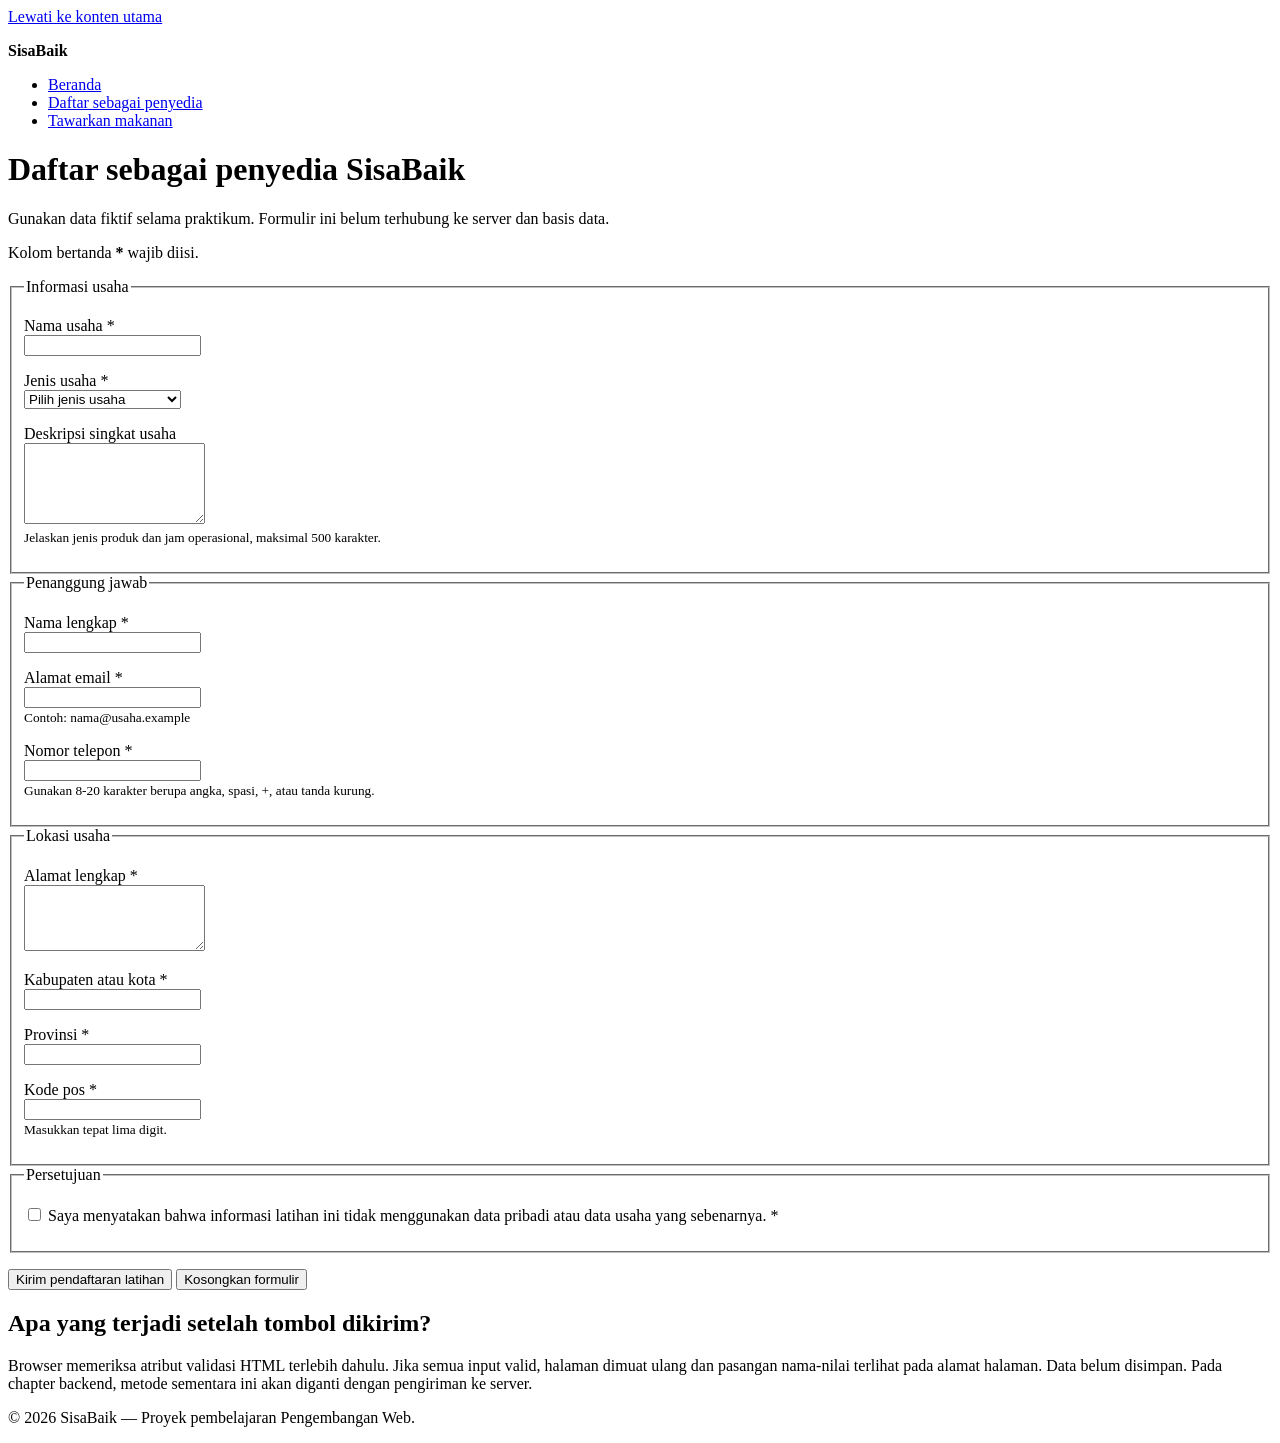
==== daftar-penyedia.html @ 44c248c0 "feat: add accessible provider registration form" ====
<!doctype html>
<html lang="id">
<head>
<meta charset="utf-8">
<meta name="viewport" content="width=device-width, initial-scale=1">
<meta
name="description"
content="Formulir prototipe untuk mendaftarkan usaha sebagai penyedia makanan di SisaBaik."
>
<title>Daftar Penyedia | SisaBaik</title>
</head>
<body>
<a href="#konten-utama">Lewati ke konten utama</a>

<header>
<p><strong>SisaBaik</strong></p>
<nav aria-label="Navigasi utama">
<ul>
<li><a href="index.html">Beranda</a></li>
<li>
<a href="daftar-penyedia.html" aria-current="page">
Daftar sebagai penyedia
</a>
</li>
<li><a href="tawarkan-makanan.html">Tawarkan makanan</a></li>
</ul>
</nav>
</header>

<main id="konten-utama" tabindex="-1">
<h1>Daftar sebagai penyedia SisaBaik</h1>
<p>
Gunakan data fiktif selama praktikum. Formulir ini belum terhubung ke
server dan basis data.
</p>
<p id="petunjuk-wajib">Kolom bertanda <strong>*</strong> wajib diisi.</p>

<form
action="daftar-penyedia.html"
method="get"
aria-describedby="petunjuk-wajib"
>
<fieldset>
<legend>Informasi usaha</legend>

<p>
<label for="nama-usaha">Nama usaha *</label><br>
<input
type="text"
id="nama-usaha"
name="nama_usaha"
autocomplete="organization"
minlength="3"
maxlength="100"
required
>
</p>

<p>
<label for="jenis-usaha">Jenis usaha *</label><br>
<select id="jenis-usaha" name="jenis_usaha" required>
<option value="">Pilih jenis usaha</option>
<option value="restoran">Restoran</option>
<option value="toko-roti">Toko roti</option>
<option value="katering">Katering</option>
<option value="ritel">Toko ritel</option>
<option value="hotel">Hotel atau penginapan</option>
<option value="lainnya">Lainnya</option>
</select>
</p>

<p>
<label for="deskripsi-usaha">Deskripsi singkat usaha</label><br>
<textarea
id="deskripsi-usaha"
name="deskripsi_usaha"
rows="5"
maxlength="500"
aria-describedby="bantuan-deskripsi"
></textarea><br>
<small id="bantuan-deskripsi">
Jelaskan jenis produk dan jam operasional, maksimal 500 karakter.
</small>
</p>
</fieldset>

<fieldset>
<legend>Penanggung jawab</legend>

<p>
<label for="nama-penanggung-jawab">Nama lengkap *</label><br>
<input
type="text"
id="nama-penanggung-jawab"
name="nama_penanggung_jawab"
autocomplete="name"
minlength="3"
maxlength="100"
required
>
</p>

<p>
<label for="email">Alamat email *</label><br>
<input
type="email"
id="email"
name="email"
autocomplete="email"
maxlength="254"
aria-describedby="bantuan-email"
required
><br>
<small id="bantuan-email">Contoh: nama@usaha.example</small>
</p>

<p>
<label for="telepon">Nomor telepon *</label><br>
<input
type="tel"
id="telepon"
name="telepon"
autocomplete="tel"
inputmode="tel"
pattern="[0-9+() ]{8,20}"
aria-describedby="bantuan-telepon"
required
><br>
<small id="bantuan-telepon">
Gunakan 8-20 karakter berupa angka, spasi, +, atau tanda kurung.
</small>
</p>
</fieldset>

<fieldset>
<legend>Lokasi usaha</legend>

<p>
<label for="alamat">Alamat lengkap *</label><br>
<textarea
id="alamat"
name="alamat"
rows="4"
autocomplete="street-address"
minlength="10"
maxlength="250"
required
></textarea>
</p>

<p>
<label for="kota">Kabupaten atau kota *</label><br>
<input
type="text"
id="kota"
name="kota"
autocomplete="address-level2"
maxlength="100"
required
>
</p>

<p>
<label for="provinsi">Provinsi *</label><br>
<input
type="text"
id="provinsi"
name="provinsi"
autocomplete="address-level1"
maxlength="100"
required
>
</p>

<p>
<label for="kode-pos">Kode pos *</label><br>
<input
type="text"
id="kode-pos"
name="kode_pos"
autocomplete="postal-code"
inputmode="numeric"
pattern="[0-9]{5}"
aria-describedby="bantuan-kode-pos"
required
><br>
<small id="bantuan-kode-pos">Masukkan tepat lima digit.</small>
</p>
</fieldset>

<fieldset>
<legend>Persetujuan</legend>
<p>
<input
type="checkbox"
id="persetujuan"
name="persetujuan"
value="setuju"
required
>
<label for="persetujuan">
Saya menyatakan bahwa informasi latihan ini tidak menggunakan
data pribadi atau data usaha yang sebenarnya. *
</label>
</p>
</fieldset>

<p>
<button type="submit">Kirim pendaftaran latihan</button>
<button type="reset">Kosongkan formulir</button>
</p>
</form>

<section aria-labelledby="catatan-prototipe">
<h2 id="catatan-prototipe">Apa yang terjadi setelah tombol dikirim?</h2>
<p>
Browser memeriksa atribut validasi HTML terlebih dahulu. Jika semua
input valid, halaman dimuat ulang dan pasangan nama-nilai terlihat
pada alamat halaman. Data belum disimpan. Pada chapter backend,
metode sementara ini akan diganti dengan pengiriman ke server.
</p>
</section>
</main>

<footer>
<p>&copy; 2026 SisaBaik &mdash; Proyek pembelajaran Pengembangan Web.</p>
</footer>
</body>
</html>
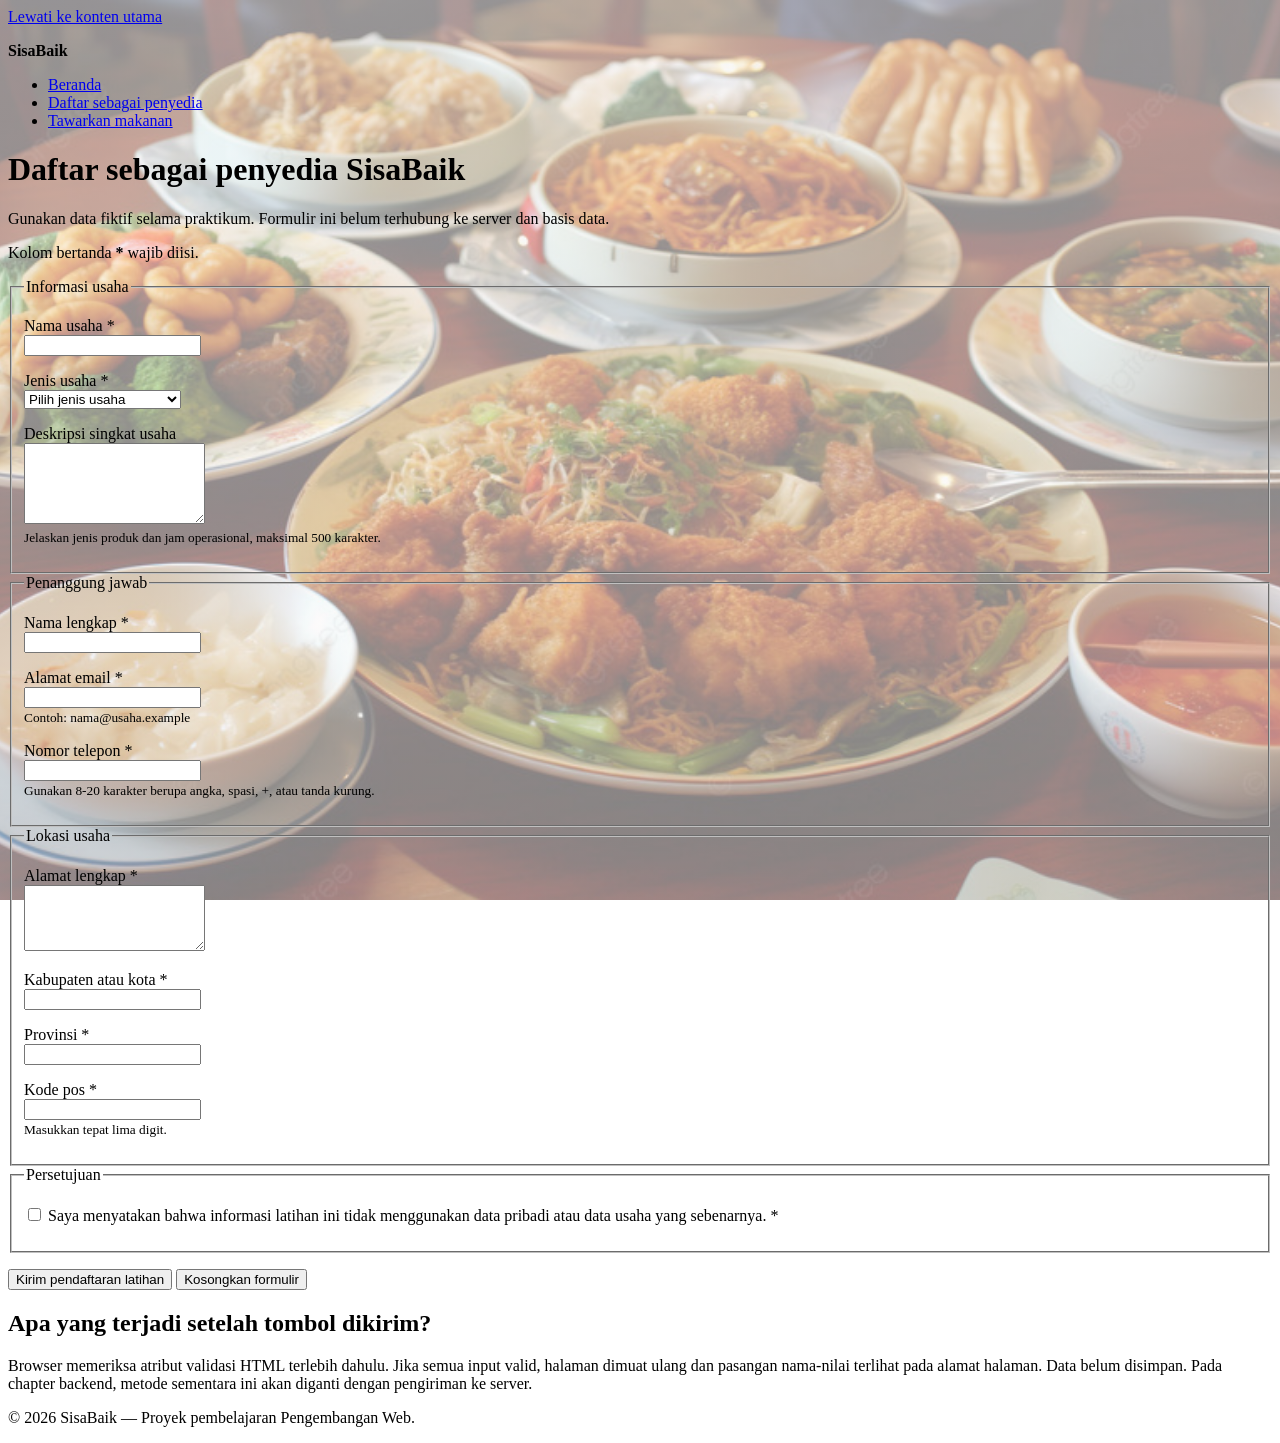
==== commit 64e234ab: "Update tampilan background, logo , judul tengah, deskripsi" ====
--- a/daftar-penyedia.html
+++ b/daftar-penyedia.html
@@ -26,7 +26,26 @@
 </ul>
 </nav>
 </header>
-
+<body>
+  <style>
+        * {
+            
+            box-sizing: border-box;
+        }
+
+        body {
+          background-image: 
+                linear-gradient(rgba(247, 243, 243, 0.6), rgba(252, 249, 249, 0.523)), 
+                url('Image/Foto Makanan.jpg');
+            
+            background-size: cover;
+            background-position: center;
+            background-repeat: no-repeat;
+            background-attachment: fixed;
+            min-height: 100vh;
+        }
+        
+    </style>
 <main id="konten-utama" tabindex="-1">
 <h1>Daftar sebagai penyedia SisaBaik</h1>
 <p>
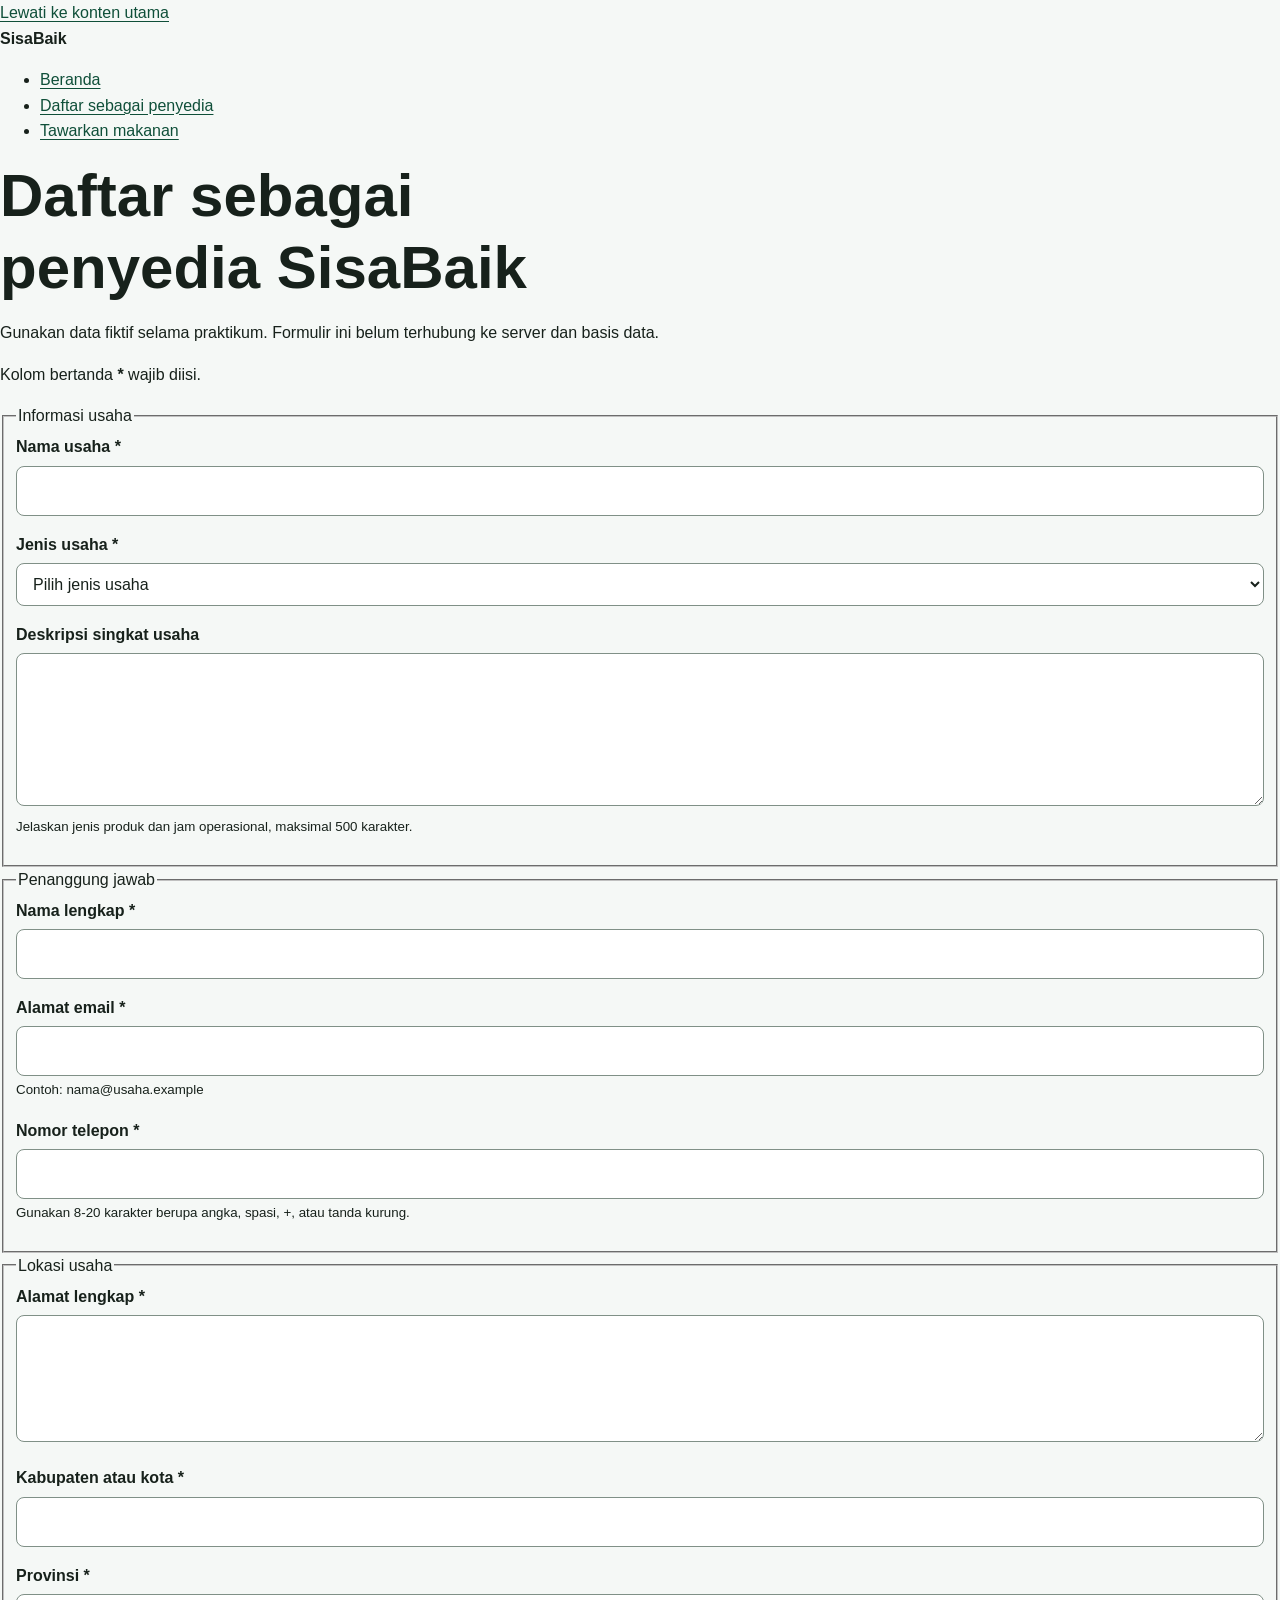
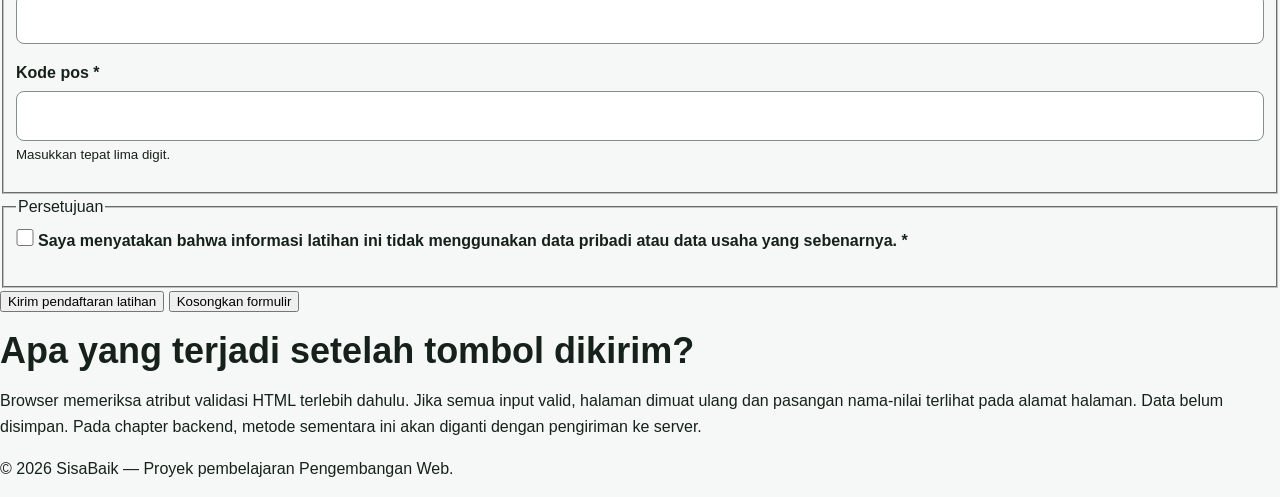
==== commit 63dac555: "feat: add responsive sisabaik visual system" ====
--- a/daftar-penyedia.html
+++ b/daftar-penyedia.html
@@ -8,6 +8,7 @@
 content="Formulir prototipe untuk mendaftarkan usaha sebagai penyedia makanan di SisaBaik."
 >
 <title>Daftar Penyedia | SisaBaik</title>
+<link rel="stylesheet" href="styles.css">
 </head>
 <body>
 <a href="#konten-utama">Lewati ke konten utama</a>
@@ -26,26 +27,7 @@
 </ul>
 </nav>
 </header>
-<body>
-  <style>
-        * {
-            
-            box-sizing: border-box;
-        }
-
-        body {
-          background-image: 
-                linear-gradient(rgba(247, 243, 243, 0.6), rgba(252, 249, 249, 0.523)), 
-                url('Image/Foto Makanan.jpg');
-            
-            background-size: cover;
-            background-position: center;
-            background-repeat: no-repeat;
-            background-attachment: fixed;
-            min-height: 100vh;
-        }
-        
-    </style>
+ 
 <main id="konten-utama" tabindex="-1">
 <h1>Daftar sebagai penyedia SisaBaik</h1>
 <p>
--- a/styles.css
+++ b/styles.css
@@ -0,0 +1,429 @@
+:root {
+  --color-primary: #176b4d;
+  --color-primary-dark: #0f4f39;
+  --color-primary-soft: #e8f5ef;
+  --color-accent: #f2b84b;
+  --color-text: #17211b;
+  --color-muted: #52615a;
+  --color-surface: #ffffff;
+  --color-background: #f5f8f6;
+  --color-border: #cbd8d1;
+  --color-danger: #a52a2a;
+  --shadow-card: 0 0.5rem 1.5rem rgb(23 33 27 / 10%);
+  --radius-small: 0.5rem;
+  --radius-medium: 0.9rem;
+  --radius-large: 1.4rem;
+  --content-width: 72rem;
+}
+
+*,
+*::before,
+*::after {
+  box-sizing: border-box;
+}
+
+html {
+  scroll-behavior: smooth;
+}
+
+body {
+  margin: 0;
+  background: var(--color-background);
+  color: var(--color-text);
+  font-family: Arial, Helvetica, sans-serif;
+  font-size: 1rem;
+  line-height: 1.6;
+}
+h1,
+h2,
+h3,
+p {
+  margin-block-start: 0;
+}
+
+h1,
+h2,
+h3 {
+  line-height: 1.2;
+}
+
+h1 {
+  max-width: 18ch;
+  margin-block-end: 1rem;
+  font-size: clamp(2rem, 7vw, 3.75rem);
+}
+
+h2 {
+  margin-block-end: 1rem;
+  font-size: clamp(1.5rem, 4vw, 2.25rem);
+}
+
+h3 {
+  margin-block-end: 0.6rem;
+  font-size: 1.2rem;
+}
+
+a {
+  color: var(--color-primary-dark);
+  text-underline-offset: 0.2em;
+}
+
+a:hover {
+    text-decoration-thickness: 0.18em;
+}
+
+:focus-visible {
+  outline: 0.2rem solid var(--color-accent);
+  outline-offset: 0.2rem;
+}
+
+.skip-link {
+  position: absolute;
+  inset-block-start: 0.5rem;
+  inset-inline-start: 0.5rem;
+  z-index: 100;
+  padding: 0.7rem 1rem;
+  border-radius: var(--radius-small);
+  background: var(--color-text);
+  color: var(--color-surface);
+  transform: translateY(-180%);
+}
+
+.skip-link:focus {
+  transform: translateY(0);
+}
+
+.container {
+  width: min(100% - 2rem, var(--content-width));
+  margin-inline: auto;
+}
+
+.site-header {
+  background: var(--color-surface);
+  border-block-end: 0.0625rem solid var(--color-border);
+}
+
+.header-layout {
+  display: flex;
+  flex-direction: column;
+  gap: 0.75rem;
+  padding-block: 1rem;
+}
+
+.brand {
+  margin: 0;
+  color: var(--color-primary-dark);
+  font-size: 1.4rem;
+  font-weight: 700;
+}
+
+.nav-list {
+  display: flex;
+  flex-wrap: wrap;
+  gap: 0.5rem 1rem;
+  margin: 0;
+  padding: 0;
+  list-style: none;
+}
+
+.nav-list a {
+  display: inline-block;
+  padding-block: 0.35rem;
+  font-weight: 700;
+}
+
+.nav-list a[aria-current="page"] {
+  color: var(--color-primary);
+  text-decoration-thickness: 0.2em;
+}
+
+.hero {
+  padding-block: clamp(3rem, 10vw, 7rem);
+  background:
+    linear-gradient(135deg, rgb(232 245 239 / 95%), rgb(255 255 255 / 92%));
+}
+
+.hero-layout {
+  display: grid;
+  gap: 2rem;
+  align-items: center;
+}
+
+.eyebrow {
+  margin-block-end: 0.5rem;
+  color: var(--color-primary-dark);
+  font-weight: 700;
+  letter-spacing: 0.05em;
+  text-transform: uppercase;
+}
+
+.lead {
+  max-width: 62ch;
+  color: var(--color-muted);
+  font-size: 1.1rem;
+}
+
+.hero-panel {
+  padding: 1.5rem;
+  border: 0.0625rem solid var(--color-border);
+  border-radius: var(--radius-large);
+  background: var(--color-surface);
+  box-shadow: var(--shadow-card);
+}
+
+.hero-panel strong {
+  display: block;
+  color: var(--color-primary-dark);
+  font-size: 2rem;
+}
+.button-group,
+.form-actions {
+  display: flex;
+  flex-wrap: wrap;
+  gap: 0.75rem;
+  align-items: center;
+}
+
+.button {
+  display: inline-block;
+  padding: 0.75rem 1rem;
+  border: 0.125rem solid var(--color-primary);
+  border-radius: var(--radius-small);
+  background: var(--color-primary);
+  color: var(--color-surface);
+  font: inherit;
+  font-weight: 700;
+  line-height: 1.2;
+  text-decoration: none;
+  cursor: pointer;
+}
+
+.button:hover {
+  background: var(--color-primary-dark);
+  border-color: var(--color-primary-dark);
+}
+
+.button-secondary {
+  background: transparent;
+  color: var(--color-primary-dark);
+}
+
+.section {
+  padding-block: clamp(2.5rem, 7vw, 5rem);
+}
+
+.section-alt {
+  background: var(--color-surface);
+}
+
+.section-intro {
+  max-width: 65ch;
+  color: var(--color-muted);
+}
+
+.steps-grid,
+.benefit-grid,
+.offer-grid {
+  display: grid;
+  grid-template-columns: 1fr;
+  gap: 1rem;
+}
+
+.card {
+  padding: 1.25rem;
+  border: 0.0625rem solid var(--color-border);
+  border-radius: var(--radius-medium);
+  background: var(--color-surface);
+  box-shadow: var(--shadow-card);
+}
+
+.step-number {
+  display: inline-grid;
+  width: 2.25rem;
+  height: 2.25rem;
+  margin-block-end: 0.75rem;
+  place-items: center;
+  border-radius: 50%;
+  background: var(--color-primary-soft);
+  color: var(--color-primary-dark);
+  font-weight: 700;
+}
+
+.offer-card {
+  display: flex;
+  flex-direction: column;
+  overflow: hidden;
+  border: 0.0625rem solid var(--color-border);
+  border-radius: var(--radius-medium);
+  background: var(--color-surface);
+  box-shadow: var(--shadow-card);
+}
+
+.offer-card__visual {
+  min-height: 8rem;
+  background: linear-gradient(135deg, var(--color-primary), var(--color-primary-dark));
+}
+
+.offer-card__content {
+  display: flex;
+  flex: 1;
+  flex-direction: column;
+  padding: 1.25rem;
+}
+
+.offer-card__meta {
+  color: var(--color-muted);
+}
+
+.offer-card__price {
+  margin-block-start: auto;
+  font-size: 1.15rem;
+}
+
+.badge {
+  display: inline-block;
+  width: fit-content;
+  margin-block-end: 0.75rem;
+}
+padding: 0.25rem 0.6rem;
+  border-radius: 999px;
+  background: var(--color-primary-soft);
+  color: var(--color-primary-dark);
+  font-size: 0.85rem;
+  font-weight: 700;
+}
+
+.notice {
+  padding: 1rem;
+  border-inline-start: 0.3rem solid var(--color-primary);
+  border-radius: var(--radius-small);
+  background: var(--color-primary-soft);
+}
+
+.page-heading {
+  padding-block: clamp(2.5rem, 7vw, 5rem) 2rem;
+}
+
+.form-card {
+  max-width: 56rem;
+  margin-block-end: 3rem;
+  padding: clamp(1rem, 4vw, 2rem);
+  border: 0.0625rem solid var(--color-border);
+  border-radius: var(--radius-large);
+  background: var(--color-surface);
+  box-shadow: var(--shadow-card);
+}
+
+.form-section {
+  margin: 0 0 1.5rem;
+  padding: 1.25rem;
+  border: 0.0625rem solid var(--color-border);
+  border-radius: var(--radius-medium);
+}
+
+.form-section legend {
+  padding-inline: 0.4rem;
+  color: var(--color-primary-dark);
+  font-size: 1.1rem;
+  font-weight: 700;
+}
+
+label {
+  display: inline-block;
+  margin-block-end: 0.35rem;
+  font-weight: 700;
+}
+
+input,
+select,
+textarea {
+  width: 100%;
+  padding: 0.7rem 0.75rem;
+  border: 0.0625rem solid #809087;
+  border-radius: var(--radius-small);
+  background: var(--color-surface);
+  color: var(--color-text);
+  font: inherit;
+}
+
+textarea {
+  resize: vertical;
+}
+
+input:focus,
+select:focus,
+textarea:focus {
+  border-color: var(--color-primary-dark);
+}
+
+input[type="checkbox"],
+input[type="radio"] {
+  width: 1.1rem;
+  height: 1.1rem;
+  margin: 0.2rem 0 0;
+  accent-color: var(--color-primary);
+}
+
+.required-note {
+  color: var(--color-muted);
+}
+
+.site-footer {
+  padding-block: 2rem;
+  background: var(--color-primary-dark);
+  color: var(--color-surface);
+}
+
+.site-footer a {
+  color: var(--color-surface);
+}
+
+.footer-layout {
+  display: flex;
+  flex-direction: column;
+  gap: 0.5rem;
+}
+
+.footer-layout p,
+.footer-layout address {
+  margin: 0;
+}
+
+@media (min-width: 48rem) {
+  .header-layout {
+    flex-direction: row;
+    justify-content: space-between;
+    align-items: center;
+  }
+
+  .hero-layout {
+    grid-template-columns: minmax(0, 1.5fr) minmax(15rem, 0.7fr);
+  }
+
+  .steps-grid,
+  .benefit-grid {
+    grid-template-columns: repeat(3, minmax(0, 1fr));
+  }
+
+  .offer-grid {
+    grid-template-columns: repeat(2, minmax(0, 1fr));
+  }
+
+  .footer-layout {
+    flex-direction: row;
+    justify-content: space-between;
+    align-items: center;
+  }
+}
+
+@media (min-width: 68rem) {
+  .offer-grid {
+    grid-template-columns: repeat(3, minmax(0, 1fr));
+  }
+}
+
+@media (prefers-reduced-motion: reduce) {
+  html {
+    scroll-behavior: auto;
+  }
+}
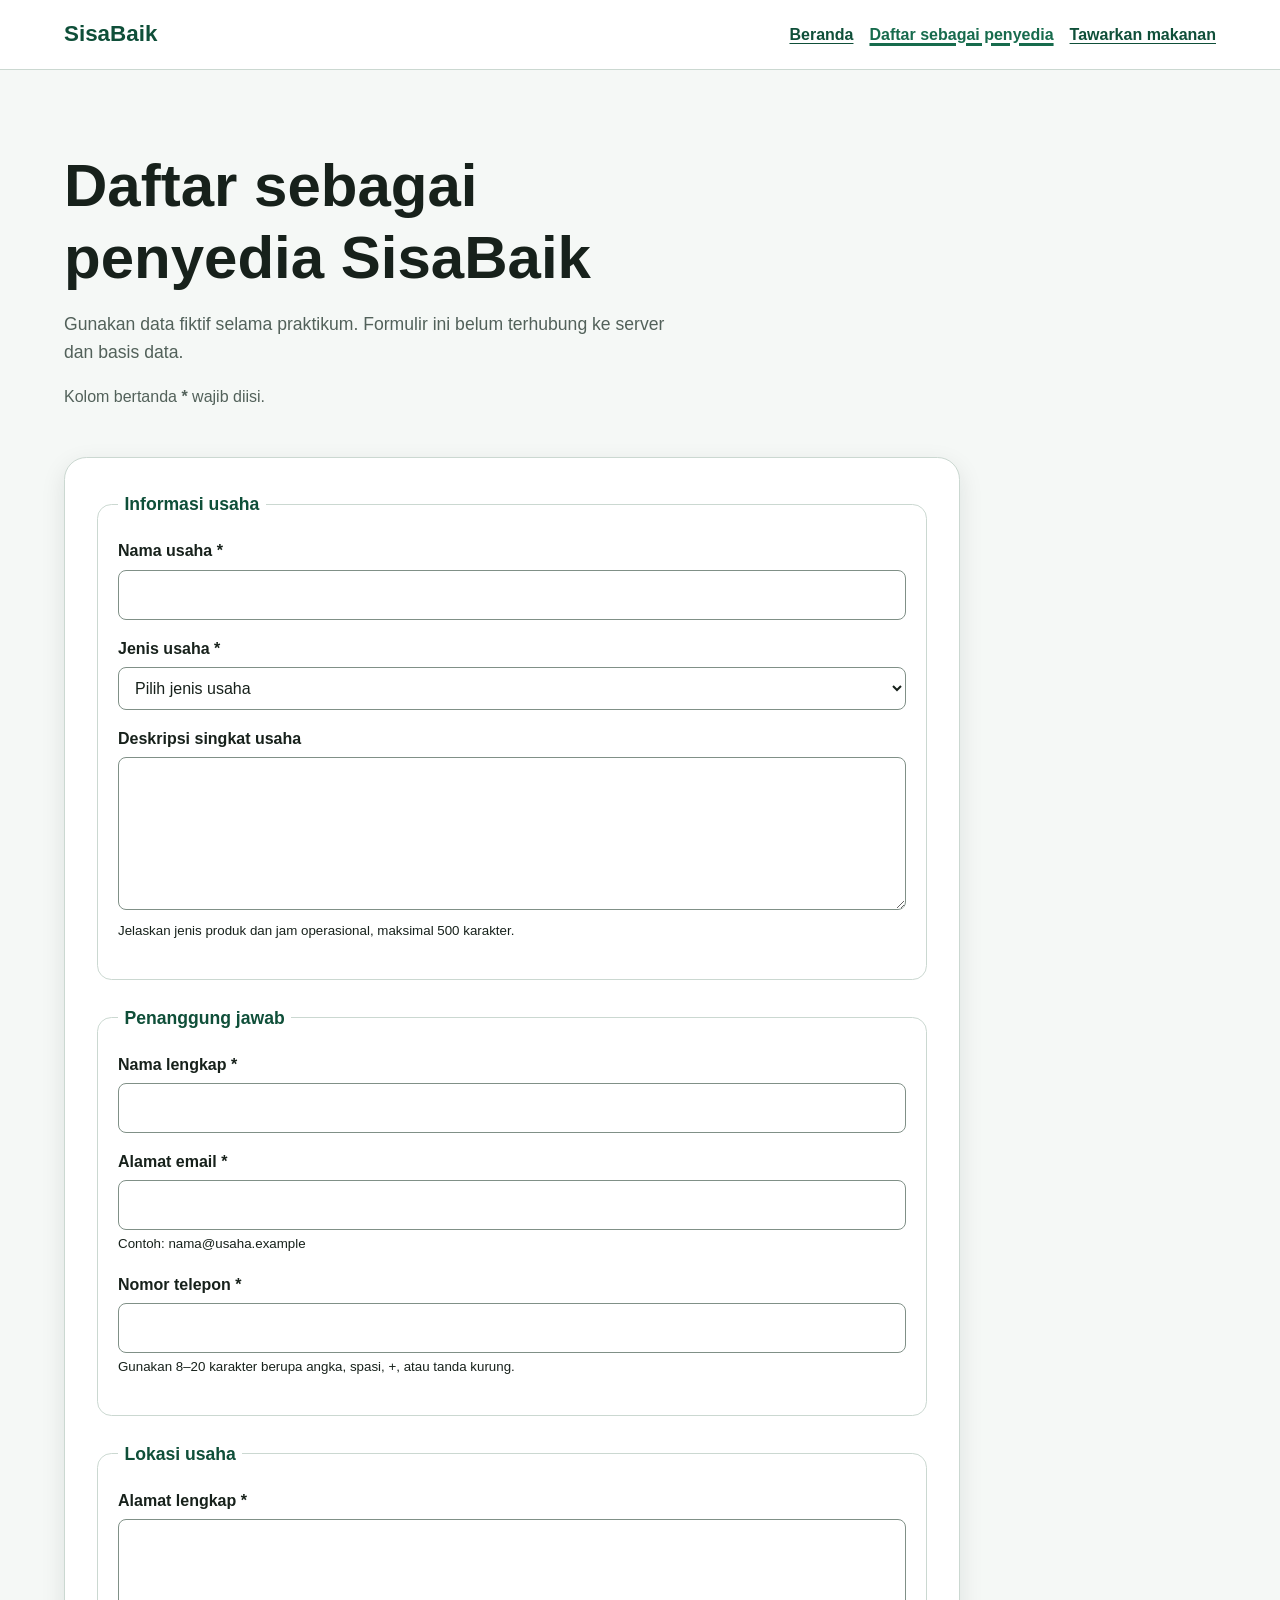
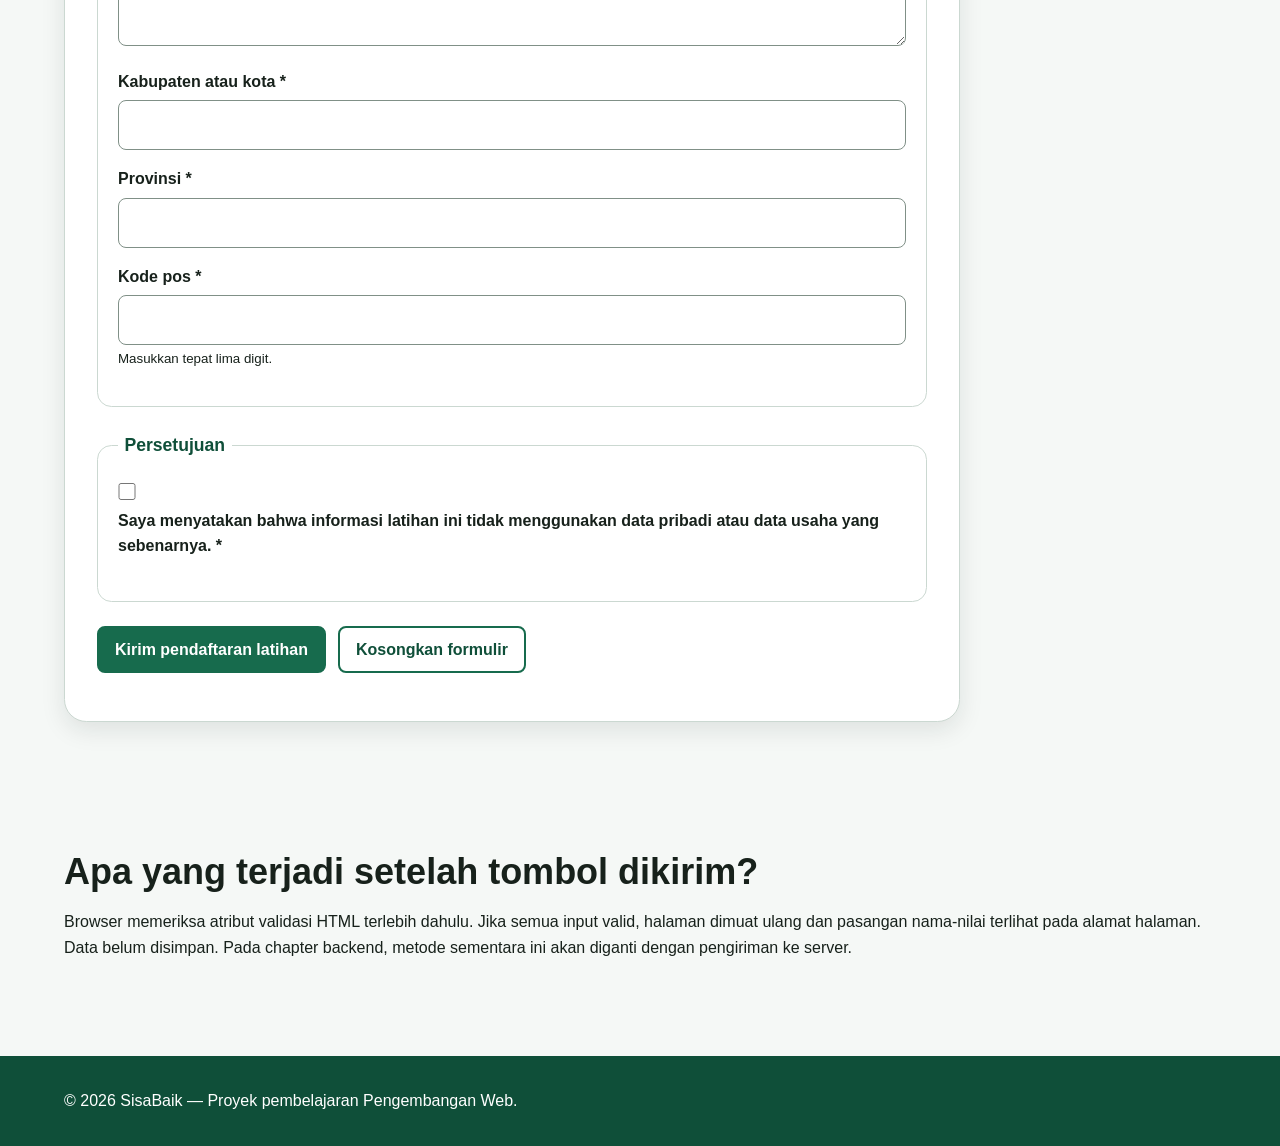
==== commit e3789ec9: "Style : apply responsive layout to sisabaik pages" ====
--- a/daftar-penyedia.html
+++ b/daftar-penyedia.html
@@ -1,230 +1,237 @@
 <!doctype html>
 <html lang="id">
 <head>
-<meta charset="utf-8">
-<meta name="viewport" content="width=device-width, initial-scale=1">
-<meta
-name="description"
-content="Formulir prototipe untuk mendaftarkan usaha sebagai penyedia makanan di SisaBaik."
->
-<title>Daftar Penyedia | SisaBaik</title>
-<link rel="stylesheet" href="styles.css">
+  <meta charset="utf-8">
+  <meta name="viewport" content="width=device-width, initial-scale=1">
+  <meta
+    name="description"
+    content="Formulir prototipe untuk mendaftarkan usaha sebagai penyedia makanan di SisaBaik."
+  >
+  <title>Daftar Penyedia | SisaBaik</title>
+  <link rel="stylesheet" href="styles.css">
 </head>
 <body>
-<a href="#konten-utama">Lewati ke konten utama</a>
-
-<header>
-<p><strong>SisaBaik</strong></p>
-<nav aria-label="Navigasi utama">
-<ul>
-<li><a href="index.html">Beranda</a></li>
-<li>
-<a href="daftar-penyedia.html" aria-current="page">
-Daftar sebagai penyedia
-</a>
-</li>
-<li><a href="tawarkan-makanan.html">Tawarkan makanan</a></li>
-</ul>
-</nav>
-</header>
- 
-<main id="konten-utama" tabindex="-1">
-<h1>Daftar sebagai penyedia SisaBaik</h1>
-<p>
-Gunakan data fiktif selama praktikum. Formulir ini belum terhubung ke
-server dan basis data.
-</p>
-<p id="petunjuk-wajib">Kolom bertanda <strong>*</strong> wajib diisi.</p>
-
-<form
-action="daftar-penyedia.html"
-method="get"
-aria-describedby="petunjuk-wajib"
->
-<fieldset>
-<legend>Informasi usaha</legend>
-
-<p>
-<label for="nama-usaha">Nama usaha *</label><br>
-<input
-type="text"
-id="nama-usaha"
-name="nama_usaha"
-autocomplete="organization"
-minlength="3"
-maxlength="100"
-required
->
-</p>
-
-<p>
-<label for="jenis-usaha">Jenis usaha *</label><br>
-<select id="jenis-usaha" name="jenis_usaha" required>
-<option value="">Pilih jenis usaha</option>
-<option value="restoran">Restoran</option>
-<option value="toko-roti">Toko roti</option>
-<option value="katering">Katering</option>
-<option value="ritel">Toko ritel</option>
-<option value="hotel">Hotel atau penginapan</option>
-<option value="lainnya">Lainnya</option>
-</select>
-</p>
-
-<p>
-<label for="deskripsi-usaha">Deskripsi singkat usaha</label><br>
-<textarea
-id="deskripsi-usaha"
-name="deskripsi_usaha"
-rows="5"
-maxlength="500"
-aria-describedby="bantuan-deskripsi"
-></textarea><br>
-<small id="bantuan-deskripsi">
-Jelaskan jenis produk dan jam operasional, maksimal 500 karakter.
-</small>
-</p>
-</fieldset>
-
-<fieldset>
-<legend>Penanggung jawab</legend>
-
-<p>
-<label for="nama-penanggung-jawab">Nama lengkap *</label><br>
-<input
-type="text"
-id="nama-penanggung-jawab"
-name="nama_penanggung_jawab"
-autocomplete="name"
-minlength="3"
-maxlength="100"
-required
->
-</p>
-
-<p>
-<label for="email">Alamat email *</label><br>
-<input
-type="email"
-id="email"
-name="email"
-autocomplete="email"
-maxlength="254"
-aria-describedby="bantuan-email"
-required
-><br>
-<small id="bantuan-email">Contoh: nama@usaha.example</small>
-</p>
-
-<p>
-<label for="telepon">Nomor telepon *</label><br>
-<input
-type="tel"
-id="telepon"
-name="telepon"
-autocomplete="tel"
-inputmode="tel"
-pattern="[0-9+() ]{8,20}"
-aria-describedby="bantuan-telepon"
-required
-><br>
-<small id="bantuan-telepon">
-Gunakan 8-20 karakter berupa angka, spasi, +, atau tanda kurung.
-</small>
-</p>
-</fieldset>
-
-<fieldset>
-<legend>Lokasi usaha</legend>
-
-<p>
-<label for="alamat">Alamat lengkap *</label><br>
-<textarea
-id="alamat"
-name="alamat"
-rows="4"
-autocomplete="street-address"
-minlength="10"
-maxlength="250"
-required
-></textarea>
-</p>
-
-<p>
-<label for="kota">Kabupaten atau kota *</label><br>
-<input
-type="text"
-id="kota"
-name="kota"
-autocomplete="address-level2"
-maxlength="100"
-required
->
-</p>
-
-<p>
-<label for="provinsi">Provinsi *</label><br>
-<input
-type="text"
-id="provinsi"
-name="provinsi"
-autocomplete="address-level1"
-maxlength="100"
-required
->
-</p>
-
-<p>
-<label for="kode-pos">Kode pos *</label><br>
-<input
-type="text"
-id="kode-pos"
-name="kode_pos"
-autocomplete="postal-code"
-inputmode="numeric"
-pattern="[0-9]{5}"
-aria-describedby="bantuan-kode-pos"
-required
-><br>
-<small id="bantuan-kode-pos">Masukkan tepat lima digit.</small>
-</p>
-</fieldset>
-
-<fieldset>
-<legend>Persetujuan</legend>
-<p>
-<input
-type="checkbox"
-id="persetujuan"
-name="persetujuan"
-value="setuju"
-required
->
-<label for="persetujuan">
-Saya menyatakan bahwa informasi latihan ini tidak menggunakan
-data pribadi atau data usaha yang sebenarnya. *
-</label>
-</p>
-</fieldset>
-
-<p>
-<button type="submit">Kirim pendaftaran latihan</button>
-<button type="reset">Kosongkan formulir</button>
-</p>
-</form>
-
-<section aria-labelledby="catatan-prototipe">
-<h2 id="catatan-prototipe">Apa yang terjadi setelah tombol dikirim?</h2>
-<p>
-Browser memeriksa atribut validasi HTML terlebih dahulu. Jika semua
-input valid, halaman dimuat ulang dan pasangan nama-nilai terlihat
-pada alamat halaman. Data belum disimpan. Pada chapter backend,
-metode sementara ini akan diganti dengan pengiriman ke server.
-</p>
-</section>
-</main>
-
-<footer>
-<p>&copy; 2026 SisaBaik &mdash; Proyek pembelajaran Pengembangan Web.</p>
-</footer>
+  <a class="skip-link" href="#konten-utama">Lewati ke konten utama</a>
+
+  <header class="site-header">
+    <div class="container header-layout">
+      <p class="brand">SisaBaik</p>
+      <nav aria-label="Navigasi utama">
+        <ul class="nav-list">
+          <li><a href="index.html">Beranda</a></li>
+          <li>
+            <a href="daftar-penyedia.html" aria-current="page">
+              Daftar sebagai penyedia
+            </a>
+          </li>
+          <li><a href="tawarkan-makanan.html">Tawarkan makanan</a></li>
+        </ul>
+      </nav>
+    </div>
+  </header>
+
+  <main class="container" id="konten-utama" tabindex="-1">
+    <div class="page-heading">
+      <h1>Daftar sebagai penyedia SisaBaik</h1>
+      <p class="lead">
+        Gunakan data fiktif selama praktikum. Formulir ini belum terhubung ke
+        server dan basis data.
+      </p>
+      <p class="required-note" id="petunjuk-wajib">Kolom bertanda <strong>*</strong> wajib diisi.</p>
+    </div>
+
+    <form
+      class="form-card"
+      action="daftar-penyedia.html"
+      method="get"
+      aria-describedby="petunjuk-wajib"
+    >
+      <fieldset class="form-section">
+        <legend>Informasi usaha</legend>
+
+        <p>
+          <label for="nama-usaha">Nama usaha *</label><br>
+          <input
+            type="text"
+            id="nama-usaha"
+            name="nama_usaha"
+            autocomplete="organization"
+            minlength="3"
+            maxlength="100"
+            required
+          >
+        </p>
+
+        <p>
+          <label for="jenis-usaha">Jenis usaha *</label><br>
+          <select id="jenis-usaha" name="jenis_usaha" required>
+            <option value="">Pilih jenis usaha</option>
+            <option value="restoran">Restoran</option>
+            <option value="toko-roti">Toko roti</option>
+            <option value="katering">Katering</option>
+            <option value="ritel">Toko ritel</option>
+            <option value="hotel">Hotel atau penginapan</option>
+            <option value="lainnya">Lainnya</option>
+          </select>
+        </p>
+
+        <p>
+          <label for="deskripsi-usaha">Deskripsi singkat usaha</label><br>
+          <textarea
+            id="deskripsi-usaha"
+            name="deskripsi_usaha"
+            rows="5"
+            maxlength="500"
+            aria-describedby="bantuan-deskripsi"
+          ></textarea><br>
+          <small id="bantuan-deskripsi">
+            Jelaskan jenis produk dan jam operasional, maksimal 500 karakter.
+          </small>
+        </p>
+      </fieldset>
+
+      <fieldset class="form-section">
+        <legend>Penanggung jawab</legend>
+
+        <p>
+          <label for="nama-penanggung-jawab">Nama lengkap *</label><br>
+          <input
+            type="text"
+            id="nama-penanggung-jawab"
+            name="nama_penanggung_jawab"
+            autocomplete="name"
+            minlength="3"
+            maxlength="100"
+            required
+          >
+        </p>
+
+        <p>
+          <label for="email">Alamat email *</label><br>
+          <input
+            type="email"
+            id="email"
+            name="email"
+            autocomplete="email"
+            maxlength="254"
+            aria-describedby="bantuan-email"
+            required
+          ><br>
+          <small id="bantuan-email">Contoh: nama@usaha.example</small>
+        </p>
+
+        <p>
+          <label for="telepon">Nomor telepon *</label><br>
+          <input
+            type="tel"
+            id="telepon"
+            name="telepon"
+            autocomplete="tel"
+            inputmode="tel"
+            pattern="[0-9+() ]{8,20}"
+            aria-describedby="bantuan-telepon"
+            required
+          ><br>
+          <small id="bantuan-telepon">
+            Gunakan 8–20 karakter berupa angka, spasi, +, atau tanda kurung.
+          </small>
+        </p>
+      </fieldset>
+
+      <fieldset class="form-section">
+        <legend>Lokasi usaha</legend>
+
+        <p>
+          <label for="alamat">Alamat lengkap *</label><br>
+          <textarea
+            id="alamat"
+            name="alamat"
+            rows="4"
+            autocomplete="street-address"
+            minlength="10"
+            maxlength="250"
+            required
+          ></textarea>
+        </p>
+
+        <p>
+          <label for="kota">Kabupaten atau kota *</label><br>
+          <input
+            type="text"
+            id="kota"
+            name="kota"
+            autocomplete="address-level2"
+            maxlength="100"
+            required
+          >
+        </p>
+
+        <p>
+          <label for="provinsi">Provinsi *</label><br>
+          <input
+            type="text"
+            id="provinsi"
+            name="provinsi"
+            autocomplete="address-level1"
+            maxlength="100"
+            required
+          >
+        </p>
+
+        <p>
+          <label for="kode-pos">Kode pos *</label><br>
+          <input
+            type="text"
+            id="kode-pos"
+            name="kode_pos"
+            autocomplete="postal-code"
+            inputmode="numeric"
+            pattern="[0-9]{5}"
+            aria-describedby="bantuan-kode-pos"
+            required
+          ><br>
+          <small id="bantuan-kode-pos">Masukkan tepat lima digit.</small>
+        </p>
+      </fieldset>
+
+      <fieldset class="form-section">
+        <legend>Persetujuan</legend>
+        <p>
+          <input
+            type="checkbox"
+            id="persetujuan"
+            name="persetujuan"
+            value="setuju"
+            required
+          >
+          <label for="persetujuan">
+            Saya menyatakan bahwa informasi latihan ini tidak menggunakan
+            data pribadi atau data usaha yang sebenarnya. *
+          </label>
+        </p>
+      </fieldset>
+
+      <p class="form-actions">
+        <button class="button" type="submit">Kirim pendaftaran latihan</button>
+        <button class="button button-secondary" type="reset">Kosongkan formulir</button>
+      </p>
+    </form>
+
+    <section class="section" aria-labelledby="catatan-prototipe">
+      <h2 id="catatan-prototipe">Apa yang terjadi setelah tombol dikirim?</h2>
+      <p>
+        Browser memeriksa atribut validasi HTML terlebih dahulu. Jika semua
+        input valid, halaman dimuat ulang dan pasangan nama-nilai terlihat
+        pada alamat halaman. Data belum disimpan. Pada chapter backend,
+        metode sementara ini akan diganti dengan pengiriman ke server.
+      </p>
+    </section>
+  </main>
+
+  <footer class="site-footer">
+    <div class="container footer-layout">
+      <p>&copy; 2026 SisaBaik — Proyek pembelajaran Pengembangan Web.</p>
+    </div>
+  </footer>
 </body>
-</html>
+</html>
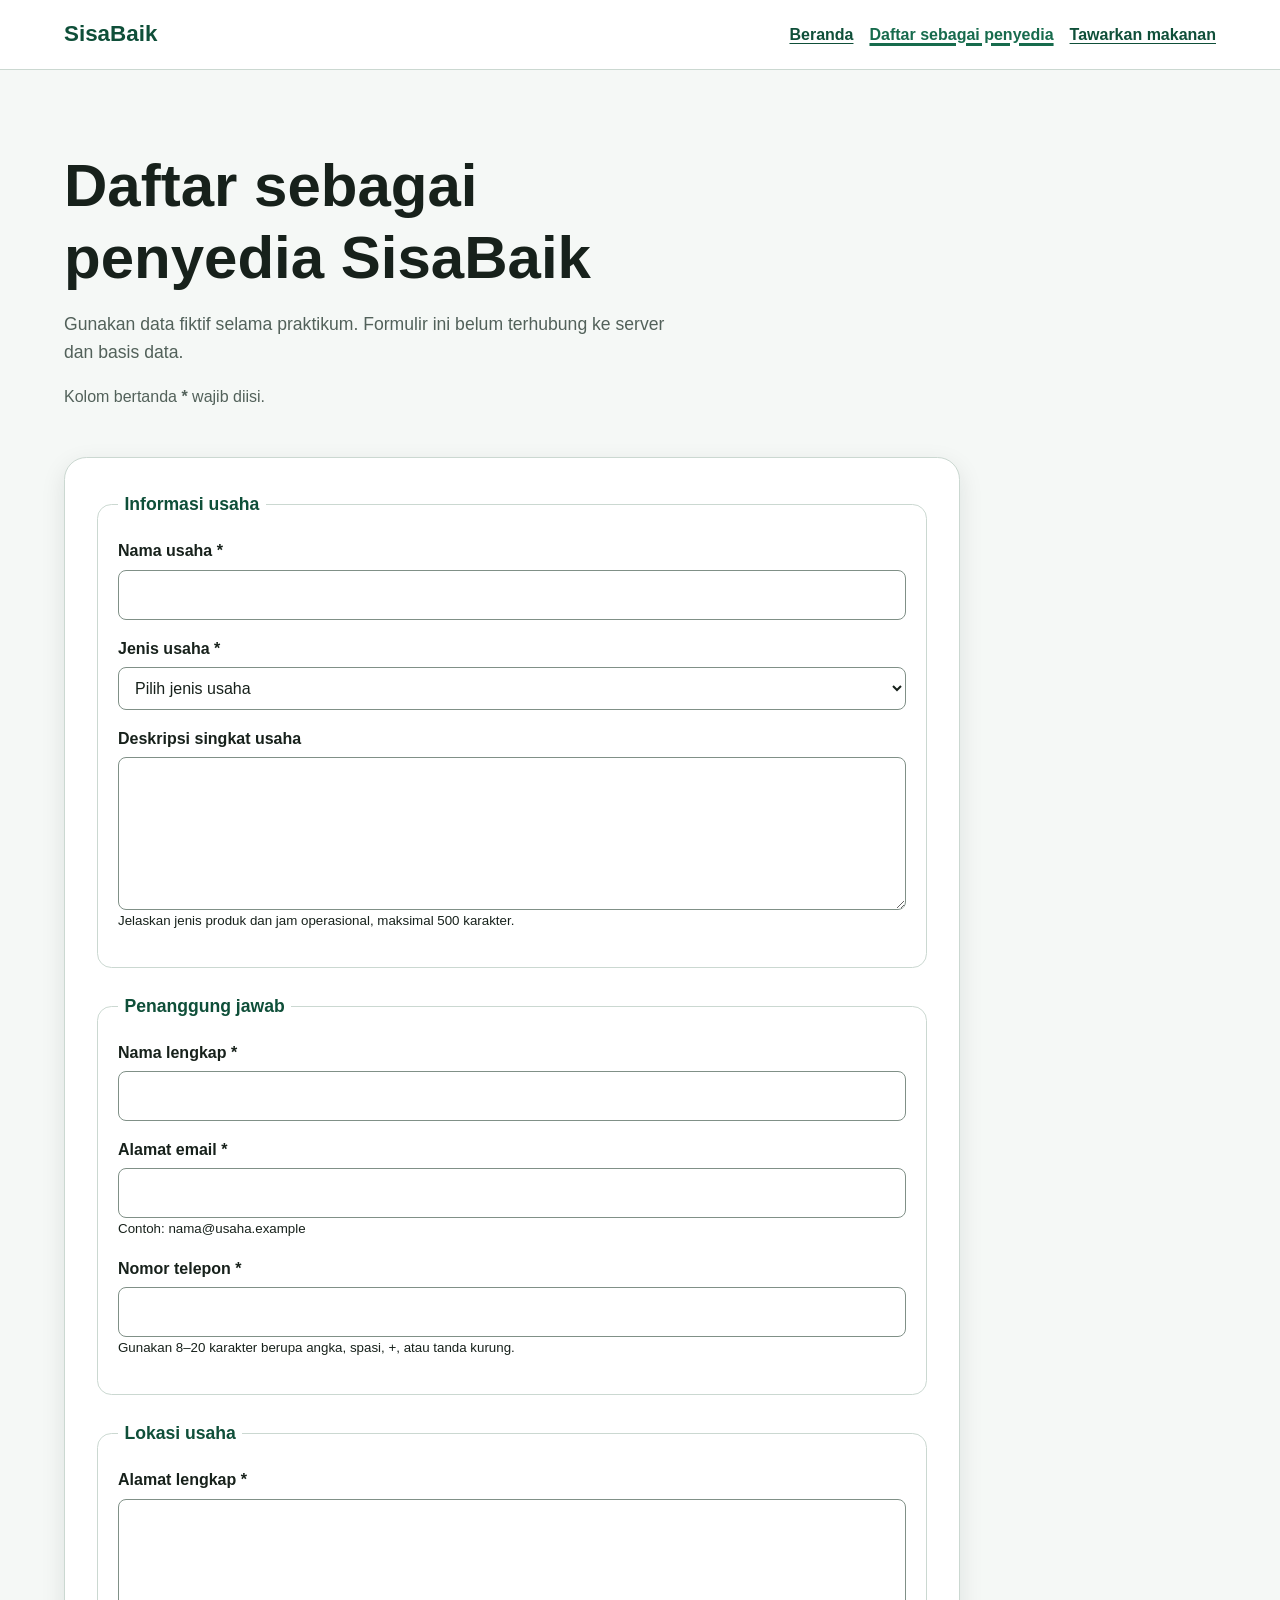
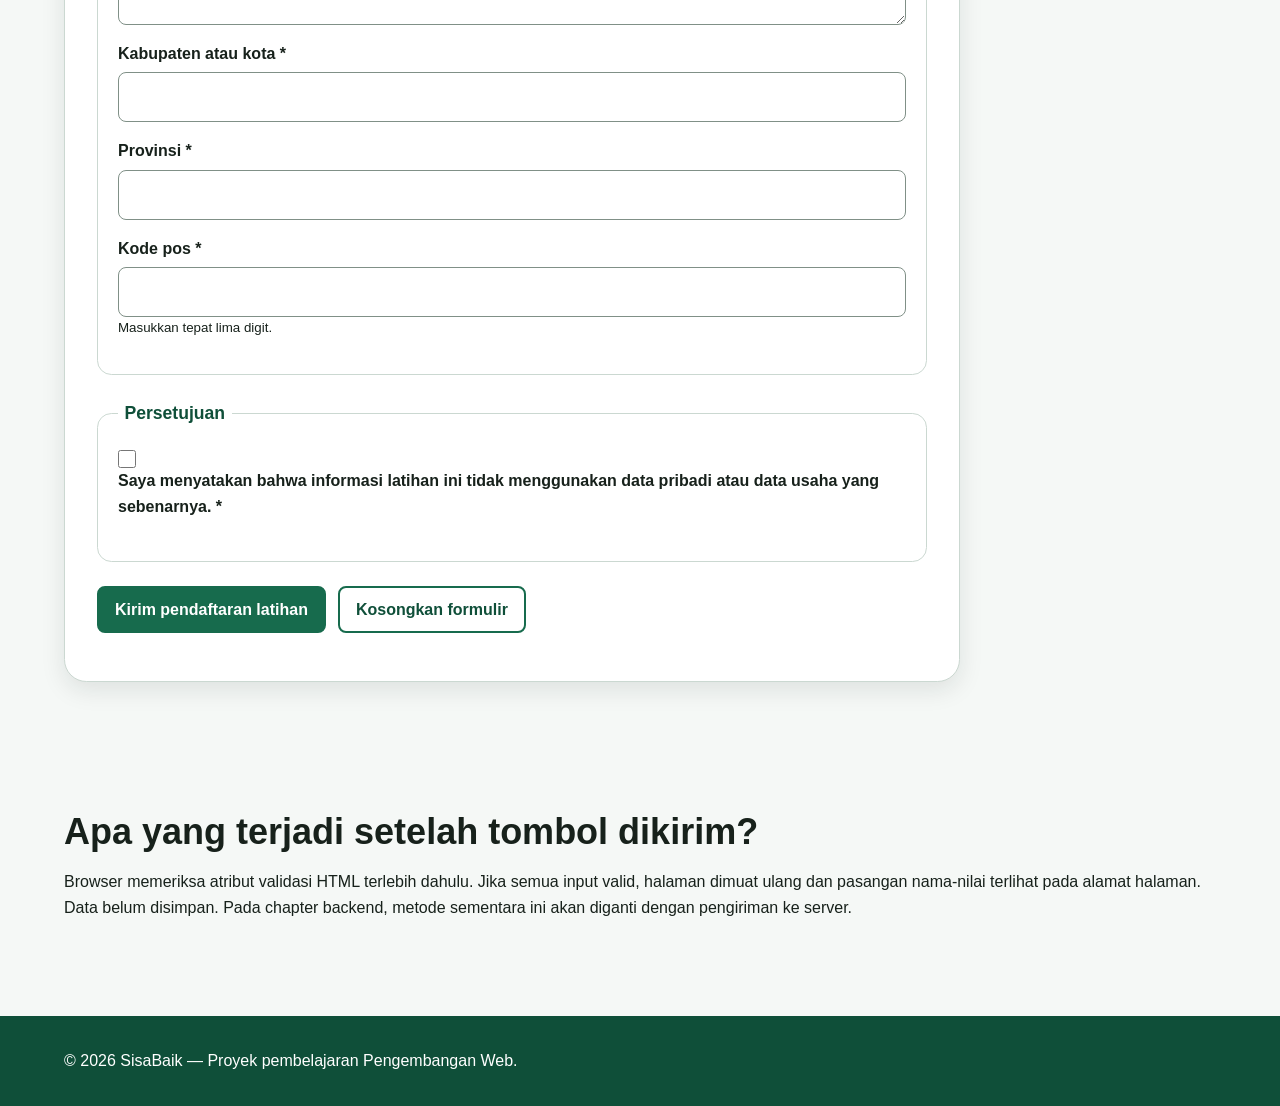
==== commit ce845049: "feat: add interactions and offer validation" ====
--- a/daftar-penyedia.html
+++ b/daftar-penyedia.html
@@ -1,3 +1,4 @@
+<script src="apps.js" defer></script>
 <!doctype html>
 <html lang="id">
 <head>
@@ -23,6 +24,7 @@
             <a href="daftar-penyedia.html" aria-current="page">
               Daftar sebagai penyedia
             </a>
+            
           </li>
           <li><a href="tawarkan-makanan.html">Tawarkan makanan</a></li>
         </ul>
--- a/styles.css
+++ b/styles.css
@@ -426,4 +426,11 @@
   html {
     scroll-behavior: auto;
   }
-}+}
+
+.filter-panel { display:grid; gap:1rem; margin-block:1.5rem; padding:1rem; border:0.0625rem solid var(--color-border); border-radius:var(--radius-medium); background:var(--color-surface); }
+.filter-panel p { margin:0; }
+.status-message { min-height:1.6em; color:var(--color-muted); }
+.cart-summary { margin-block-start:1.5rem; padding:1rem; border-radius:var(--radius-medium); background:var(--color-primary-soft); }
+.error-message { color:var(--color-danger); font-weight:700; }
+@media (min-width:48rem) { .filter-panel { grid-template-columns:repeat(2,minmax(0,1fr)); } }
